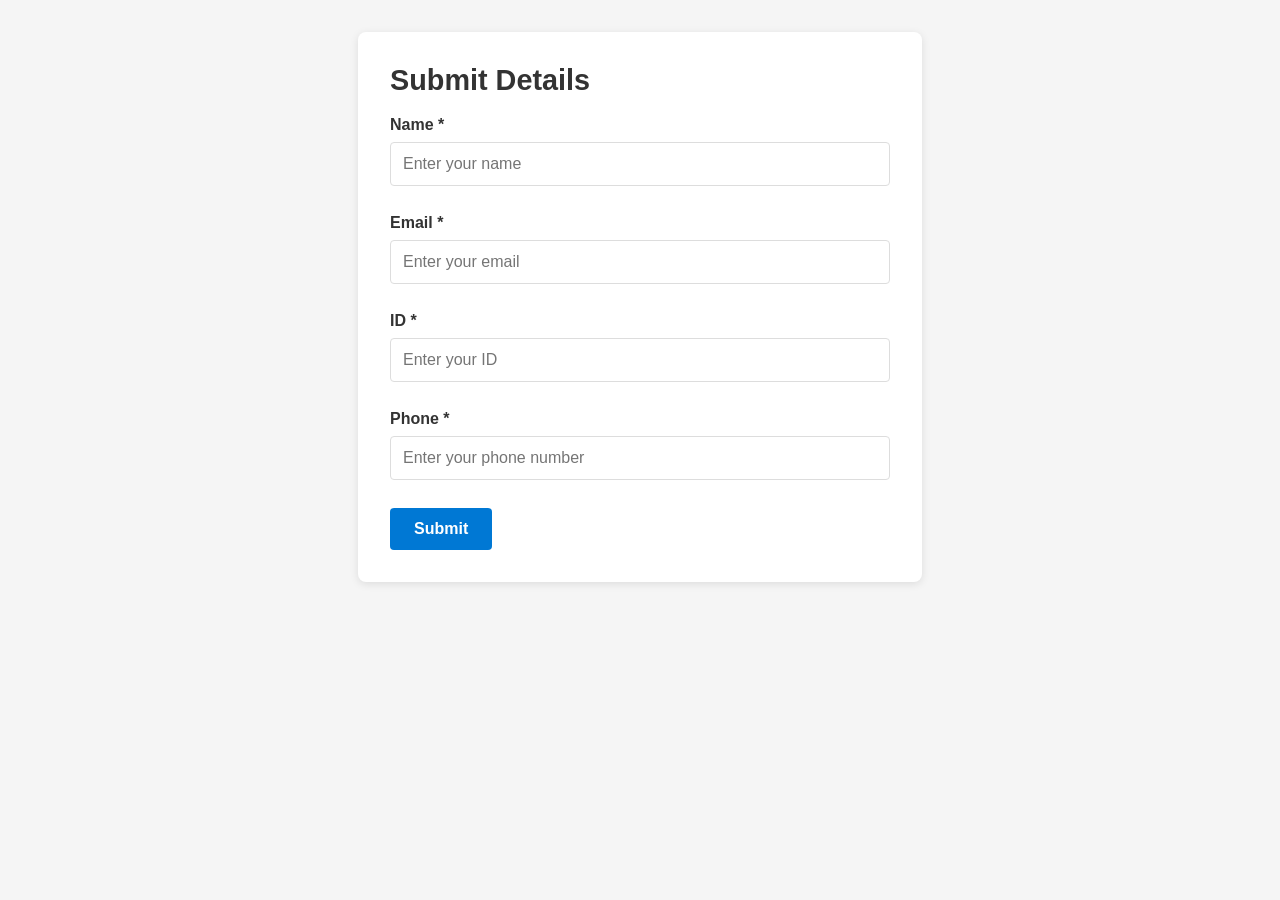
==== frontend/index.html @ 08efc252 "Implement serverless architecture: static frontend + Azure Functions API" ====
<!doctype html>
<html lang="en">
  <head>
    <meta charset="utf-8" />
    <meta name="viewport" content="width=device-width, initial-scale=1" />
    <title>Contact Form</title>
    <link rel="stylesheet" href="styles.css" />
  </head>
  <body>
    <div class="container">
      <h1>Submit Details</h1>

      <div id="successMessage" class="success hidden">
        Submission saved successfully.
      </div>

      <div id="errorMessage" class="error hidden"></div>

      <form id="contactForm">
        <div class="form-group">
          <label for="name">Name *</label>
          <input
            type="text"
            id="name"
            name="name"
            required
            placeholder="Enter your name"
          />
          <span id="nameError" class="field-error"></span>
        </div>

        <div class="form-group">
          <label for="email">Email *</label>
          <input
            type="email"
            id="email"
            name="email"
            required
            placeholder="Enter your email"
          />
          <span id="emailError" class="field-error"></span>
        </div>

        <div class="form-group">
          <label for="id">ID *</label>
          <input
            type="text"
            id="id"
            name="id"
            required
            placeholder="Enter your ID"
          />
          <span id="idError" class="field-error"></span>
        </div>

        <div class="form-group">
          <label for="phone">Phone *</label>
          <input
            type="tel"
            id="phone"
            name="phone"
            required
            placeholder="Enter your phone number"
          />
          <span id="phoneError" class="field-error"></span>
        </div>

        <button type="submit" class="submit-button">Submit</button>
      </form>
    </div>

    <script src="script.js"></script>
  </body>
</html>
---- frontend/styles.css ----
body {
  font-family: -apple-system, BlinkMacSystemFont, "Segoe UI", Roboto,
    "Helvetica Neue", Arial, sans-serif;
  margin: 0;
  padding: 0;
  background-color: #f5f5f5;
}

.container {
  max-width: 500px;
  margin: 2rem auto;
  padding: 2rem;
  background-color: white;
  border-radius: 8px;
  box-shadow: 0 2px 8px rgba(0, 0, 0, 0.1);
}

h1 {
  font-size: 1.8rem;
  margin-top: 0;
  color: #333;
}

.form-group {
  margin-bottom: 1.5rem;
  display: flex;
  flex-direction: column;
}

label {
  font-weight: 600;
  margin-bottom: 0.5rem;
  color: #333;
}

input {
  padding: 0.75rem;
  border: 1px solid #ddd;
  border-radius: 4px;
  font-size: 1rem;
  font-family: inherit;
}

input:focus {
  outline: none;
  border-color: #0078d4;
  box-shadow: 0 0 0 3px rgba(0, 120, 212, 0.1);
}

.field-error {
  color: #d13438;
  font-size: 0.875rem;
  margin-top: 0.25rem;
}

.submit-button {
  background-color: #0078d4;
  color: white;
  border: none;
  padding: 0.75rem 1.5rem;
  border-radius: 4px;
  font-size: 1rem;
  font-weight: 600;
  cursor: pointer;
  transition: background-color 0.2s;
}

.submit-button:hover {
  background-color: #106ebe;
}

.submit-button:active {
  background-color: #0063b1;
}

.success {
  background-color: #107c10;
  color: white;
  padding: 1rem;
  border-radius: 4px;
  margin-bottom: 1rem;
}

.error {
  background-color: #d13438;
  color: white;
  padding: 1rem;
  border-radius: 4px;
  margin-bottom: 1rem;
}

.hidden {
  display: none;
}
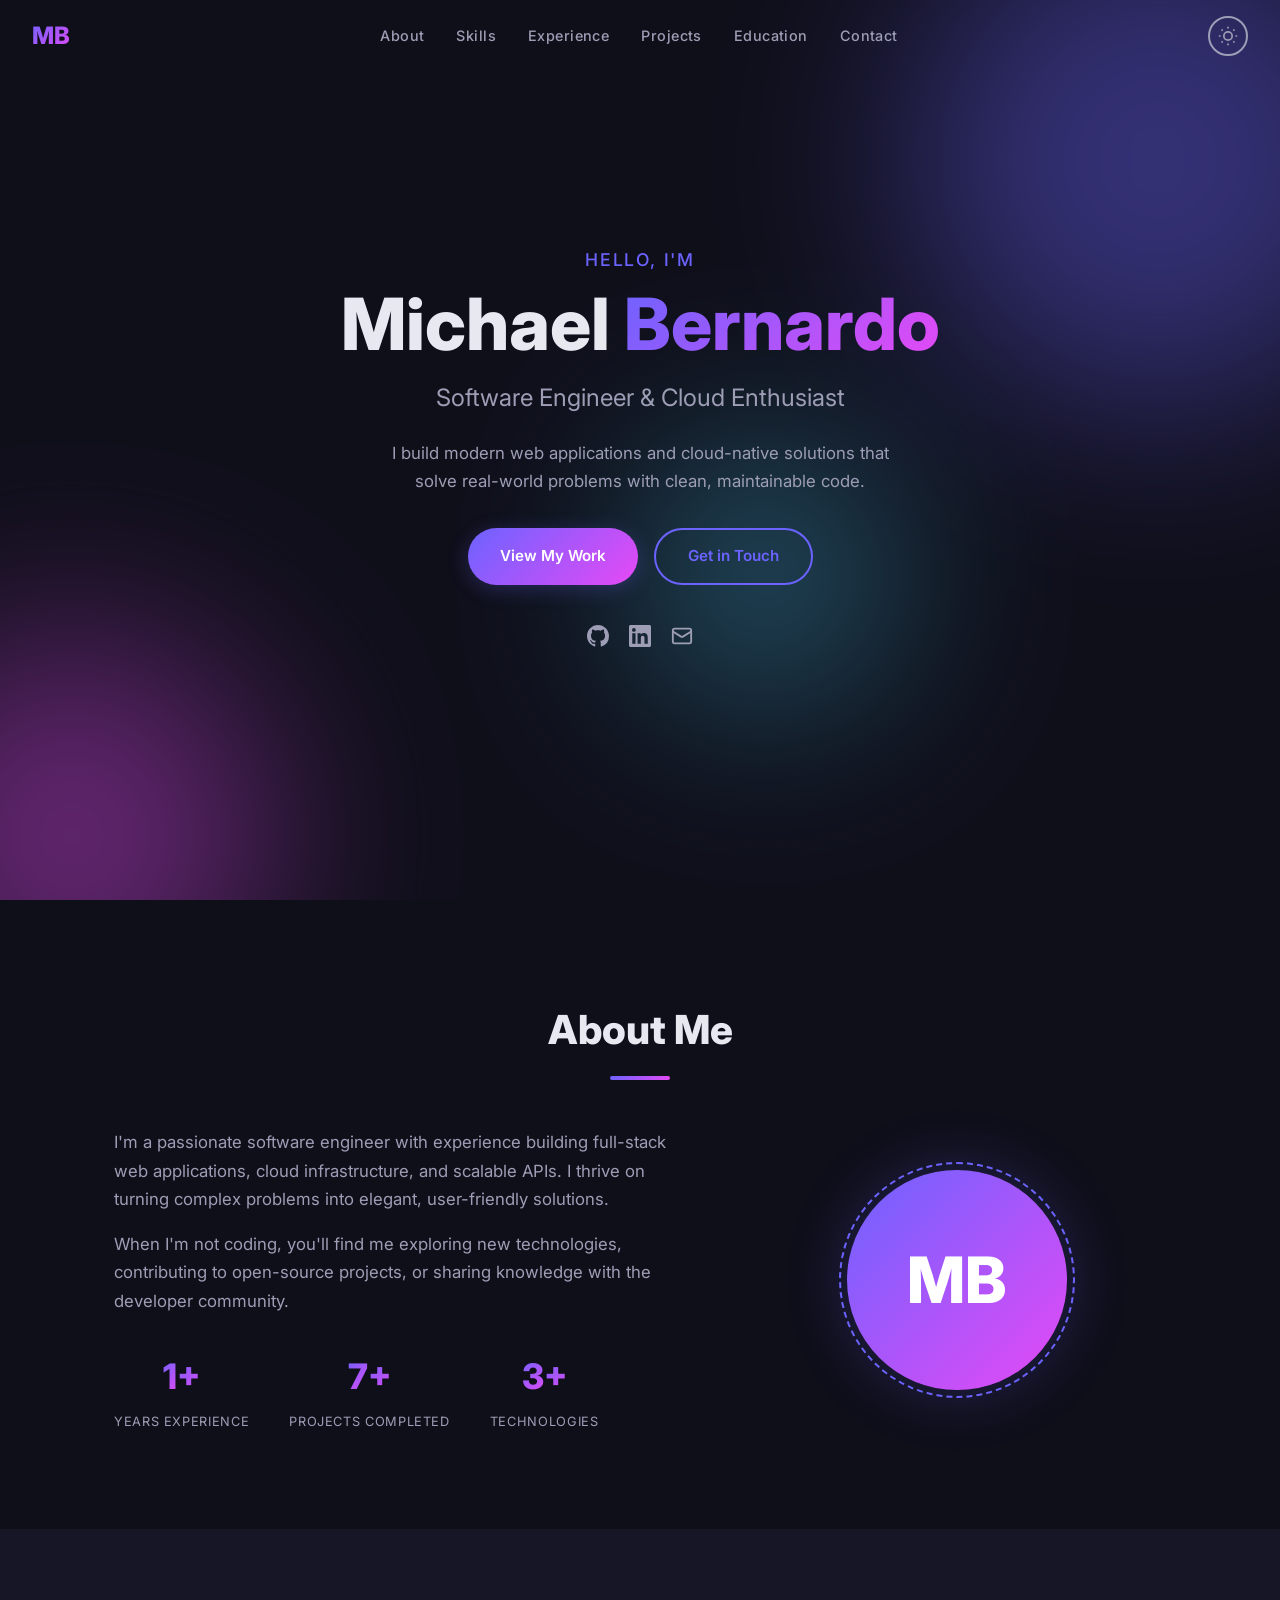
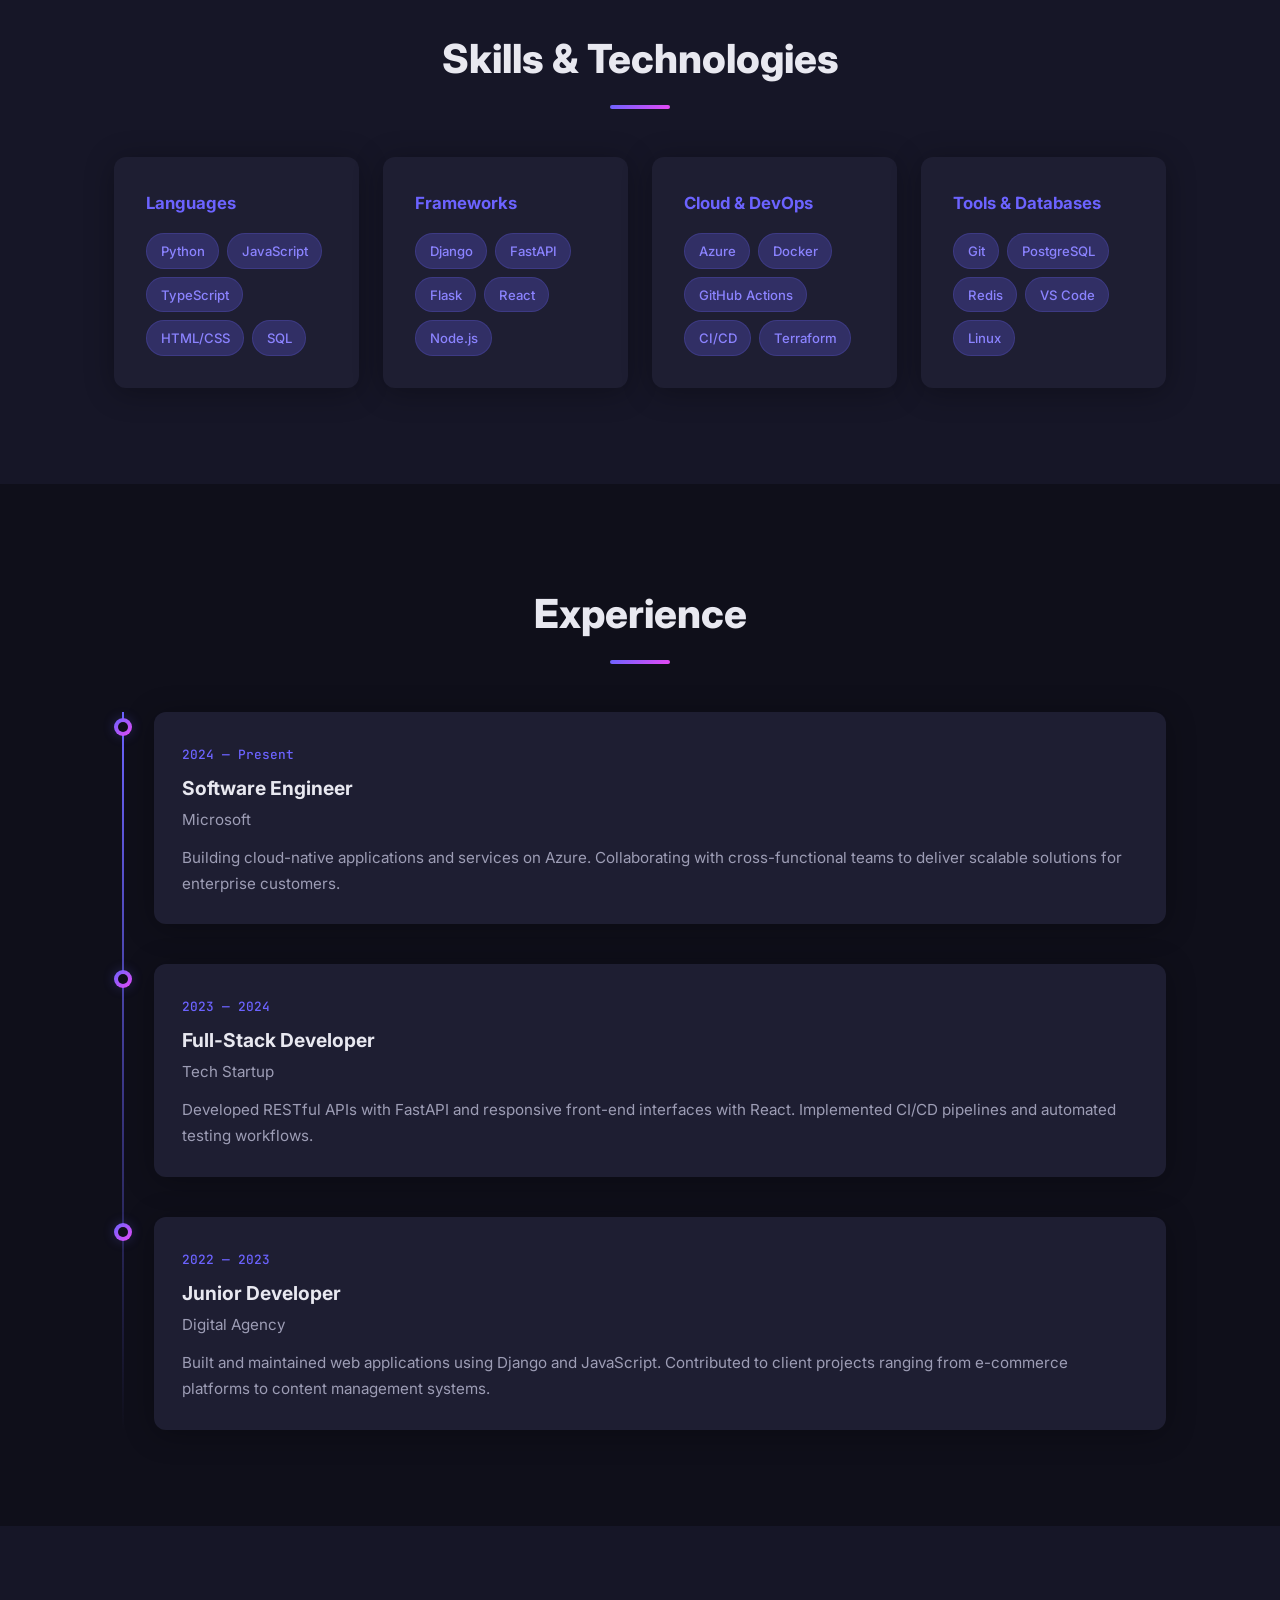
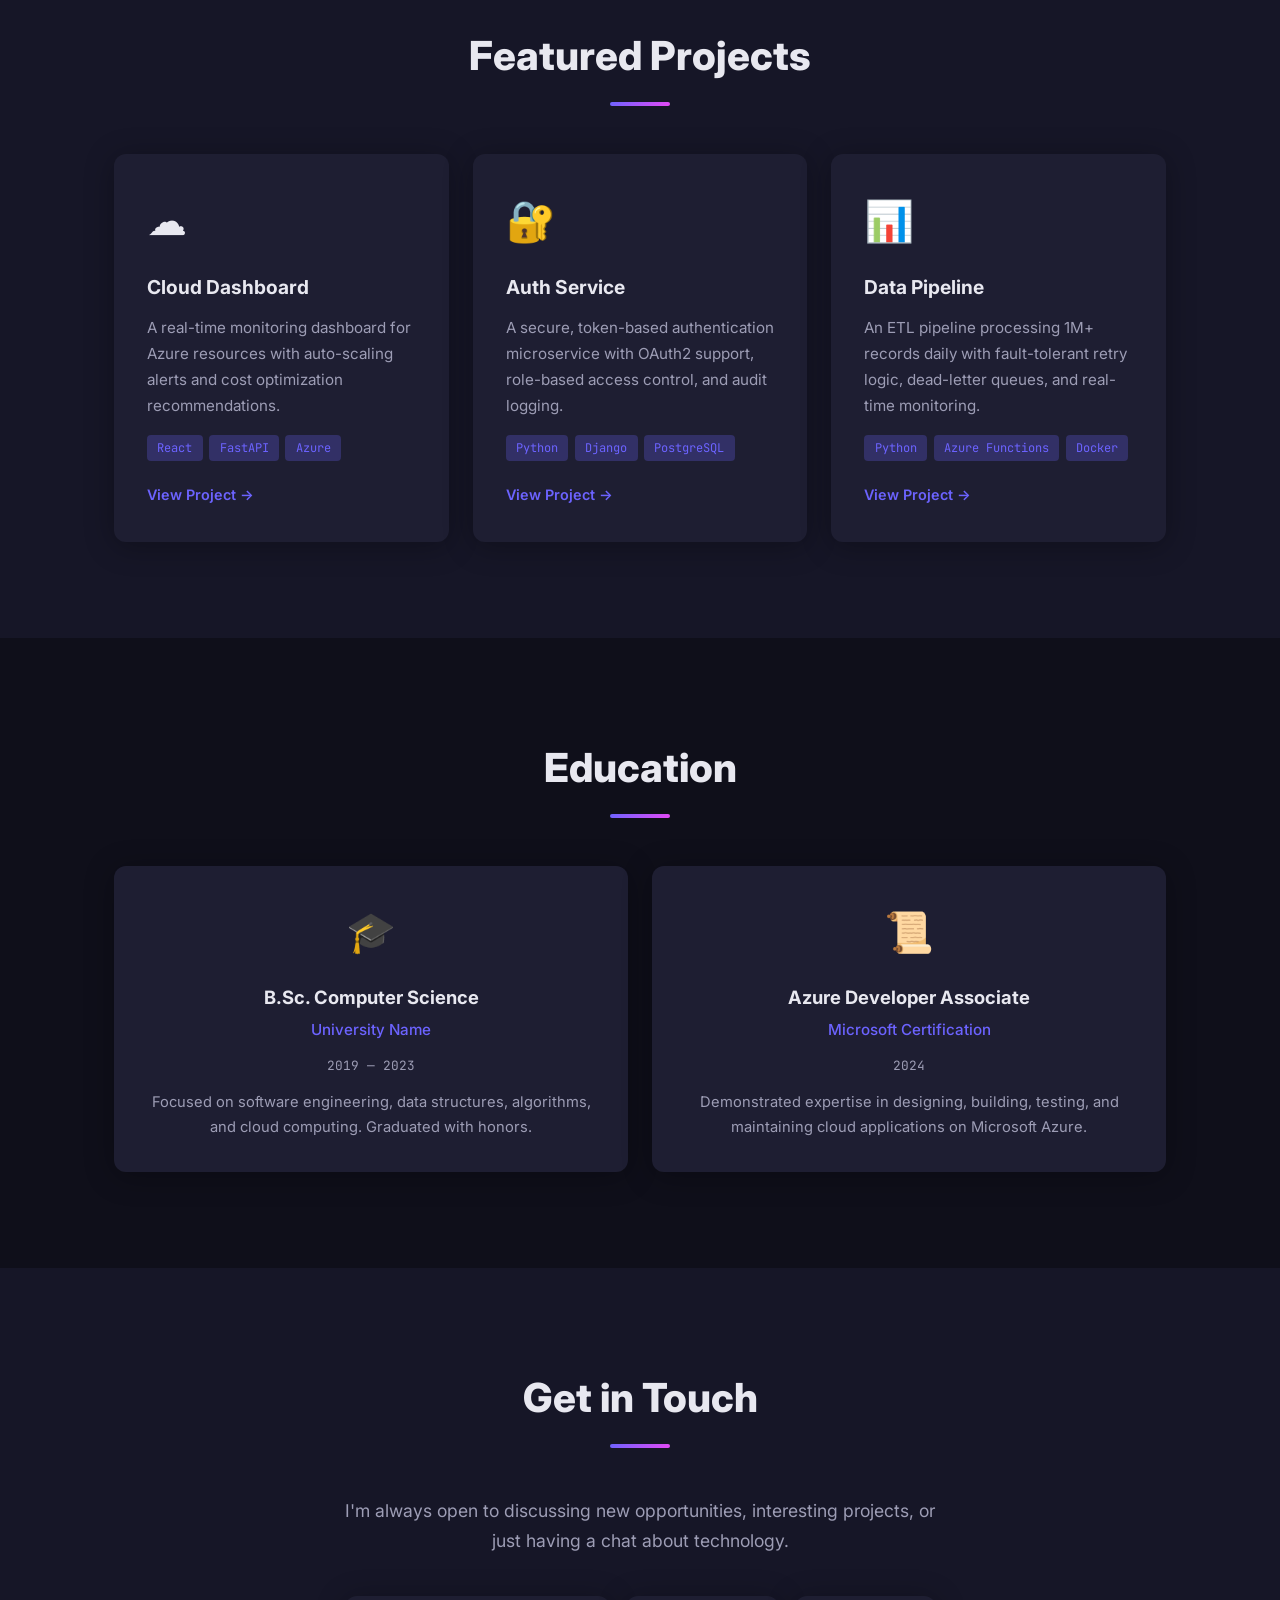
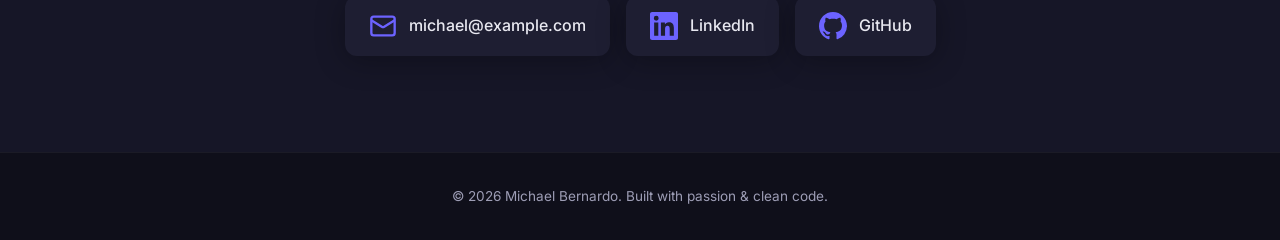
==== commit 8613c60f: "Rewrite project as static portfolio/CV site - Replace contact form with portfolio page (hero, about," ====
--- a/frontend/index.html
+++ b/frontend/index.html
@@ -3,71 +3,322 @@
   <head>
     <meta charset="utf-8" />
     <meta name="viewport" content="width=device-width, initial-scale=1" />
-    <title>Contact Form</title>
+    <title>Michael Bernardo &mdash; Portfolio</title>
     <link rel="stylesheet" href="styles.css" />
+    <link rel="preconnect" href="https://fonts.googleapis.com" />
+    <link rel="preconnect" href="https://fonts.gstatic.com" crossorigin />
+    <link
+      href="https://fonts.googleapis.com/css2?family=Inter:wght@300;400;500;600;700;800&family=JetBrains+Mono:wght@400;500&display=swap"
+      rel="stylesheet"
+    />
   </head>
   <body>
-    <div class="container">
-      <h1>Submit Details</h1>
-
-      <div id="successMessage" class="success hidden">
-        Submission saved successfully.
-      </div>
-
-      <div id="errorMessage" class="error hidden"></div>
-
-      <form id="contactForm">
-        <div class="form-group">
-          <label for="name">Name *</label>
-          <input
-            type="text"
-            id="name"
-            name="name"
-            required
-            placeholder="Enter your name"
-          />
-          <span id="nameError" class="field-error"></span>
-        </div>
-
-        <div class="form-group">
-          <label for="email">Email *</label>
-          <input
-            type="email"
-            id="email"
-            name="email"
-            required
-            placeholder="Enter your email"
-          />
-          <span id="emailError" class="field-error"></span>
-        </div>
-
-        <div class="form-group">
-          <label for="id">ID *</label>
-          <input
-            type="text"
-            id="id"
-            name="id"
-            required
-            placeholder="Enter your ID"
-          />
-          <span id="idError" class="field-error"></span>
-        </div>
-
-        <div class="form-group">
-          <label for="phone">Phone *</label>
-          <input
-            type="tel"
-            id="phone"
-            name="phone"
-            required
-            placeholder="Enter your phone number"
-          />
-          <span id="phoneError" class="field-error"></span>
-        </div>
-
-        <button type="submit" class="submit-button">Submit</button>
-      </form>
-    </div>
+    <!-- ====== NAV ====== -->
+    <nav class="navbar" id="navbar">
+      <a href="#hero" class="nav-logo">MB</a>
+      <button class="nav-toggle" id="navToggle" aria-label="Toggle menu">
+        <span></span><span></span><span></span>
+      </button>
+      <ul class="nav-links" id="navLinks">
+        <li><a href="#about">About</a></li>
+        <li><a href="#skills">Skills</a></li>
+        <li><a href="#experience">Experience</a></li>
+        <li><a href="#projects">Projects</a></li>
+        <li><a href="#education">Education</a></li>
+        <li><a href="#contact">Contact</a></li>
+      </ul>
+      <button class="theme-toggle" id="themeToggle" aria-label="Toggle theme">
+        <svg class="icon-sun" width="20" height="20" viewBox="0 0 24 24" fill="none" stroke="currentColor" stroke-width="2"><circle cx="12" cy="12" r="5"/><path d="M12 1v2M12 21v2M4.22 4.22l1.42 1.42M18.36 18.36l1.42 1.42M1 12h2M21 12h2M4.22 19.78l1.42-1.42M18.36 5.64l1.42-1.42"/></svg>
+        <svg class="icon-moon" width="20" height="20" viewBox="0 0 24 24" fill="none" stroke="currentColor" stroke-width="2"><path d="M21 12.79A9 9 0 1 1 11.21 3 7 7 0 0 0 21 12.79z"/></svg>
+      </button>
+    </nav>
+
+    <!-- ====== HERO ====== -->
+    <section class="hero" id="hero">
+      <div class="hero-bg-shapes">
+        <div class="shape shape-1"></div>
+        <div class="shape shape-2"></div>
+        <div class="shape shape-3"></div>
+      </div>
+      <div class="hero-content reveal">
+        <p class="hero-greeting">Hello, I'm</p>
+        <h1 class="hero-name">Michael <span class="accent">Bernardo</span></h1>
+        <p class="hero-tagline">Software Engineer &amp; Cloud Enthusiast</p>
+        <p class="hero-description">
+          I build modern web applications and cloud-native solutions that solve
+          real-world problems with clean, maintainable code.
+        </p>
+        <div class="hero-cta">
+          <a href="#projects" class="btn btn-primary">View My Work</a>
+          <a href="#contact" class="btn btn-outline">Get in Touch</a>
+        </div>
+        <div class="hero-socials">
+          <a href="https://github.com/" target="_blank" rel="noopener noreferrer" aria-label="GitHub">
+            <svg width="22" height="22" viewBox="0 0 24 24" fill="currentColor"><path d="M12 0C5.37 0 0 5.37 0 12c0 5.31 3.435 9.795 8.205 11.385.6.105.825-.255.825-.57 0-.285-.015-1.23-.015-2.235-3.015.555-3.795-.735-4.035-1.41-.135-.345-.72-1.41-1.23-1.695-.42-.225-1.02-.78-.015-.795.945-.015 1.62.87 1.845 1.23 1.08 1.815 2.805 1.305 3.495.99.105-.78.42-1.305.765-1.605-2.67-.3-5.46-1.335-5.46-5.925 0-1.305.465-2.385 1.23-3.225-.12-.3-.54-1.53.12-3.18 0 0 1.005-.315 3.3 1.23.96-.27 1.98-.405 3-.405s2.04.135 3 .405c2.295-1.56 3.3-1.23 3.3-1.23.66 1.65.24 2.88.12 3.18.765.84 1.23 1.905 1.23 3.225 0 4.605-2.805 5.625-5.475 5.925.435.375.81 1.095.81 2.22 0 1.605-.015 2.895-.015 3.3 0 .315.225.69.825.57A12.02 12.02 0 0 0 24 12c0-6.63-5.37-12-12-12z"/></svg>
+          </a>
+          <a href="https://linkedin.com/" target="_blank" rel="noopener noreferrer" aria-label="LinkedIn">
+            <svg width="22" height="22" viewBox="0 0 24 24" fill="currentColor"><path d="M20.447 20.452h-3.554v-5.569c0-1.328-.027-3.037-1.852-3.037-1.853 0-2.136 1.445-2.136 2.939v5.667H9.351V9h3.414v1.561h.046c.477-.9 1.637-1.85 3.37-1.85 3.601 0 4.267 2.37 4.267 5.455v6.286zM5.337 7.433a2.062 2.062 0 0 1-2.063-2.065 2.064 2.064 0 1 1 2.063 2.065zm1.782 13.019H3.555V9h3.564v11.452zM22.225 0H1.771C.792 0 0 .774 0 1.729v20.542C0 23.227.792 24 1.771 24h20.451C23.2 24 24 23.227 24 22.271V1.729C24 .774 23.2 0 22.222 0h.003z"/></svg>
+          </a>
+          <a href="mailto:michael@example.com" aria-label="Email">
+            <svg width="22" height="22" viewBox="0 0 24 24" fill="none" stroke="currentColor" stroke-width="2"><rect x="2" y="4" width="20" height="16" rx="2"/><path d="m22 7-8.97 5.7a1.94 1.94 0 0 1-2.06 0L2 7"/></svg>
+          </a>
+        </div>
+      </div>
+    </section>
+
+    <!-- ====== ABOUT ====== -->
+    <section class="section" id="about">
+      <div class="container">
+        <h2 class="section-title reveal">About Me</h2>
+        <div class="about-grid reveal">
+          <div class="about-text">
+            <p>
+              I'm a passionate software engineer with experience building
+              full-stack web applications, cloud infrastructure, and scalable
+              APIs. I thrive on turning complex problems into elegant,
+              user-friendly solutions.
+            </p>
+            <p>
+              When I'm not coding, you'll find me exploring new technologies,
+              contributing to open-source projects, or sharing knowledge with
+              the developer community.
+            </p>
+            <div class="about-stats">
+              <div class="stat">
+                <span class="stat-number" data-target="3">0</span><span class="stat-suffix">+</span>
+                <span class="stat-label">Years Experience</span>
+              </div>
+              <div class="stat">
+                <span class="stat-number" data-target="20">0</span><span class="stat-suffix">+</span>
+                <span class="stat-label">Projects Completed</span>
+              </div>
+              <div class="stat">
+                <span class="stat-number" data-target="10">0</span><span class="stat-suffix">+</span>
+                <span class="stat-label">Technologies</span>
+              </div>
+            </div>
+          </div>
+          <div class="about-image">
+            <div class="avatar-placeholder">
+              <span>MB</span>
+            </div>
+          </div>
+        </div>
+      </div>
+    </section>
+
+    <!-- ====== SKILLS ====== -->
+    <section class="section section-alt" id="skills">
+      <div class="container">
+        <h2 class="section-title reveal">Skills &amp; Technologies</h2>
+        <div class="skills-grid reveal">
+          <div class="skill-category">
+            <h3>Languages</h3>
+            <div class="skill-tags">
+              <span class="tag">Python</span>
+              <span class="tag">JavaScript</span>
+              <span class="tag">TypeScript</span>
+              <span class="tag">HTML/CSS</span>
+              <span class="tag">SQL</span>
+            </div>
+          </div>
+          <div class="skill-category">
+            <h3>Frameworks</h3>
+            <div class="skill-tags">
+              <span class="tag">Django</span>
+              <span class="tag">FastAPI</span>
+              <span class="tag">Flask</span>
+              <span class="tag">React</span>
+              <span class="tag">Node.js</span>
+            </div>
+          </div>
+          <div class="skill-category">
+            <h3>Cloud &amp; DevOps</h3>
+            <div class="skill-tags">
+              <span class="tag">Azure</span>
+              <span class="tag">Docker</span>
+              <span class="tag">GitHub Actions</span>
+              <span class="tag">CI/CD</span>
+              <span class="tag">Terraform</span>
+            </div>
+          </div>
+          <div class="skill-category">
+            <h3>Tools &amp; Databases</h3>
+            <div class="skill-tags">
+              <span class="tag">Git</span>
+              <span class="tag">PostgreSQL</span>
+              <span class="tag">Redis</span>
+              <span class="tag">VS Code</span>
+              <span class="tag">Linux</span>
+            </div>
+          </div>
+        </div>
+      </div>
+    </section>
+
+    <!-- ====== EXPERIENCE ====== -->
+    <section class="section" id="experience">
+      <div class="container">
+        <h2 class="section-title reveal">Experience</h2>
+        <div class="timeline reveal">
+          <div class="timeline-item">
+            <div class="timeline-dot"></div>
+            <div class="timeline-content">
+              <span class="timeline-date">2024 &mdash; Present</span>
+              <h3>Software Engineer</h3>
+              <h4>Microsoft</h4>
+              <p>
+                Building cloud-native applications and services on Azure.
+                Collaborating with cross-functional teams to deliver scalable
+                solutions for enterprise customers.
+              </p>
+            </div>
+          </div>
+          <div class="timeline-item">
+            <div class="timeline-dot"></div>
+            <div class="timeline-content">
+              <span class="timeline-date">2023 &mdash; 2024</span>
+              <h3>Full-Stack Developer</h3>
+              <h4>Tech Startup</h4>
+              <p>
+                Developed RESTful APIs with FastAPI and responsive front-end
+                interfaces with React. Implemented CI/CD pipelines and automated
+                testing workflows.
+              </p>
+            </div>
+          </div>
+          <div class="timeline-item">
+            <div class="timeline-dot"></div>
+            <div class="timeline-content">
+              <span class="timeline-date">2022 &mdash; 2023</span>
+              <h3>Junior Developer</h3>
+              <h4>Digital Agency</h4>
+              <p>
+                Built and maintained web applications using Django and
+                JavaScript. Contributed to client projects ranging from
+                e-commerce platforms to content management systems.
+              </p>
+            </div>
+          </div>
+        </div>
+      </div>
+    </section>
+
+    <!-- ====== PROJECTS ====== -->
+    <section class="section section-alt" id="projects">
+      <div class="container">
+        <h2 class="section-title reveal">Featured Projects</h2>
+        <div class="projects-grid reveal">
+          <article class="project-card">
+            <div class="project-icon">&#9729;</div>
+            <h3>Cloud Dashboard</h3>
+            <p>
+              A real-time monitoring dashboard for Azure resources with
+              auto-scaling alerts and cost optimization recommendations.
+            </p>
+            <div class="project-tags">
+              <span>React</span><span>FastAPI</span><span>Azure</span>
+            </div>
+            <div class="project-links">
+              <a href="#">View Project &rarr;</a>
+            </div>
+          </article>
+          <article class="project-card">
+            <div class="project-icon">&#128272;</div>
+            <h3>Auth Service</h3>
+            <p>
+              A secure, token-based authentication microservice with OAuth2
+              support, role-based access control, and audit logging.
+            </p>
+            <div class="project-tags">
+              <span>Python</span><span>Django</span><span>PostgreSQL</span>
+            </div>
+            <div class="project-links">
+              <a href="#">View Project &rarr;</a>
+            </div>
+          </article>
+          <article class="project-card">
+            <div class="project-icon">&#128202;</div>
+            <h3>Data Pipeline</h3>
+            <p>
+              An ETL pipeline processing 1M+ records daily with fault-tolerant
+              retry logic, dead-letter queues, and real-time monitoring.
+            </p>
+            <div class="project-tags">
+              <span>Python</span><span>Azure Functions</span><span>Docker</span>
+            </div>
+            <div class="project-links">
+              <a href="#">View Project &rarr;</a>
+            </div>
+          </article>
+        </div>
+      </div>
+    </section>
+
+    <!-- ====== EDUCATION ====== -->
+    <section class="section" id="education">
+      <div class="container">
+        <h2 class="section-title reveal">Education</h2>
+        <div class="education-grid reveal">
+          <div class="edu-card">
+            <div class="edu-icon">&#127891;</div>
+            <h3>B.Sc. Computer Science</h3>
+            <h4>University Name</h4>
+            <span class="edu-date">2019 &mdash; 2023</span>
+            <p>
+              Focused on software engineering, data structures, algorithms,
+              and cloud computing. Graduated with honors.
+            </p>
+          </div>
+          <div class="edu-card">
+            <div class="edu-icon">&#128220;</div>
+            <h3>Azure Developer Associate</h3>
+            <h4>Microsoft Certification</h4>
+            <span class="edu-date">2024</span>
+            <p>
+              Demonstrated expertise in designing, building, testing, and
+              maintaining cloud applications on Microsoft Azure.
+            </p>
+          </div>
+        </div>
+      </div>
+    </section>
+
+    <!-- ====== CONTACT ====== -->
+    <section class="section section-alt" id="contact">
+      <div class="container">
+        <h2 class="section-title reveal">Get in Touch</h2>
+        <div class="contact-wrapper reveal">
+          <p class="contact-intro">
+            I'm always open to discussing new opportunities, interesting
+            projects, or just having a chat about technology.
+          </p>
+          <div class="contact-cards">
+            <a href="mailto:michael@example.com" class="contact-card">
+              <svg width="28" height="28" viewBox="0 0 24 24" fill="none" stroke="currentColor" stroke-width="2"><rect x="2" y="4" width="20" height="16" rx="2"/><path d="m22 7-8.97 5.7a1.94 1.94 0 0 1-2.06 0L2 7"/></svg>
+              <span>michael@example.com</span>
+            </a>
+            <a href="https://linkedin.com/" target="_blank" rel="noopener noreferrer" class="contact-card">
+              <svg width="28" height="28" viewBox="0 0 24 24" fill="currentColor"><path d="M20.447 20.452h-3.554v-5.569c0-1.328-.027-3.037-1.852-3.037-1.853 0-2.136 1.445-2.136 2.939v5.667H9.351V9h3.414v1.561h.046c.477-.9 1.637-1.85 3.37-1.85 3.601 0 4.267 2.37 4.267 5.455v6.286zM5.337 7.433a2.062 2.062 0 0 1-2.063-2.065 2.064 2.064 0 1 1 2.063 2.065zm1.782 13.019H3.555V9h3.564v11.452zM22.225 0H1.771C.792 0 0 .774 0 1.729v20.542C0 23.227.792 24 1.771 24h20.451C23.2 24 24 23.227 24 22.271V1.729C24 .774 23.2 0 22.222 0h.003z"/></svg>
+              <span>LinkedIn</span>
+            </a>
+            <a href="https://github.com/" target="_blank" rel="noopener noreferrer" class="contact-card">
+              <svg width="28" height="28" viewBox="0 0 24 24" fill="currentColor"><path d="M12 0C5.37 0 0 5.37 0 12c0 5.31 3.435 9.795 8.205 11.385.6.105.825-.255.825-.57 0-.285-.015-1.23-.015-2.235-3.015.555-3.795-.735-4.035-1.41-.135-.345-.72-1.41-1.23-1.695-.42-.225-1.02-.78-.015-.795.945-.015 1.62.87 1.845 1.23 1.08 1.815 2.805 1.305 3.495.99.105-.78.42-1.305.765-1.605-2.67-.3-5.46-1.335-5.46-5.925 0-1.305.465-2.385 1.23-3.225-.12-.3-.54-1.53.12-3.18 0 0 1.005-.315 3.3 1.23.96-.27 1.98-.405 3-.405s2.04.135 3 .405c2.295-1.56 3.3-1.23 3.3-1.23.66 1.65.24 2.88.12 3.18.765.84 1.23 1.905 1.23 3.225 0 4.605-2.805 5.625-5.475 5.925.435.375.81 1.095.81 2.22 0 1.605-.015 2.895-.015 3.3 0 .315.225.69.825.57A12.02 12.02 0 0 0 24 12c0-6.63-5.37-12-12-12z"/></svg>
+              <span>GitHub</span>
+            </a>
+          </div>
+        </div>
+      </div>
+    </section>
+
+    <!-- ====== FOOTER ====== -->
+    <footer class="footer">
+      <p>&copy; 2026 Michael Bernardo. Built with passion &amp; clean code.</p>
+    </footer>
+
+    <button class="scroll-top" id="scrollTop" aria-label="Scroll to top">
+      <svg width="20" height="20" viewBox="0 0 24 24" fill="none" stroke="currentColor" stroke-width="2.5"><path d="M18 15l-6-6-6 6"/></svg>
+    </button>
 
     <script src="script.js"></script>
   </body>
--- a/frontend/styles.css
+++ b/frontend/styles.css
@@ -1,94 +1,877 @@
-body {
-  font-family: -apple-system, BlinkMacSystemFont, "Segoe UI", Roboto,
-    "Helvetica Neue", Arial, sans-serif;
+/* ===== CSS CUSTOM PROPERTIES ===== */
+:root {
+  --bg: #0f0f1a;
+  --bg-alt: #161627;
+  --surface: #1e1e32;
+  --text: #e8e8f0;
+  --text-muted: #9d9db5;
+  --accent: #6c63ff;
+  --accent-light: #8b83ff;
+  --accent-glow: rgba(108, 99, 255, 0.25);
+  --gradient: linear-gradient(135deg, #6c63ff 0%, #e649f5 100%);
+  --card-shadow: 0 4px 30px rgba(0, 0, 0, 0.3);
+  --radius: 12px;
+  --nav-height: 72px;
+  --font: "Inter", -apple-system, BlinkMacSystemFont, "Segoe UI", sans-serif;
+  --mono: "JetBrains Mono", monospace;
+}
+
+[data-theme="light"] {
+  --bg: #f5f5fa;
+  --bg-alt: #eeeef5;
+  --surface: #ffffff;
+  --text: #1a1a2e;
+  --text-muted: #6b6b8d;
+  --card-shadow: 0 4px 30px rgba(0, 0, 0, 0.08);
+}
+
+/* ===== RESET & BASE ===== */
+*,
+*::before,
+*::after {
   margin: 0;
   padding: 0;
-  background-color: #f5f5f5;
-}
-
+  box-sizing: border-box;
+}
+
+html {
+  scroll-behavior: smooth;
+  scroll-padding-top: var(--nav-height);
+}
+
+body {
+  font-family: var(--font);
+  background: var(--bg);
+  color: var(--text);
+  line-height: 1.7;
+  overflow-x: hidden;
+  transition: background 0.4s, color 0.4s;
+}
+
+a {
+  color: var(--accent);
+  text-decoration: none;
+  transition: color 0.3s;
+}
+
+a:hover {
+  color: var(--accent-light);
+}
+
+img {
+  max-width: 100%;
+  display: block;
+}
+
+/* ===== REUSABLE ===== */
 .container {
-  max-width: 500px;
-  margin: 2rem auto;
+  max-width: 1100px;
+  margin: 0 auto;
+  padding: 0 1.5rem;
+}
+
+.section {
+  padding: 6rem 0;
+}
+
+.section-alt {
+  background: var(--bg-alt);
+}
+
+.section-title {
+  font-size: clamp(1.8rem, 4vw, 2.5rem);
+  font-weight: 800;
+  text-align: center;
+  margin-bottom: 3rem;
+  position: relative;
+}
+
+.section-title::after {
+  content: "";
+  display: block;
+  width: 60px;
+  height: 4px;
+  background: var(--gradient);
+  border-radius: 2px;
+  margin: 0.75rem auto 0;
+}
+
+.accent {
+  background: var(--gradient);
+  -webkit-background-clip: text;
+  -webkit-text-fill-color: transparent;
+  background-clip: text;
+}
+
+/* ===== REVEAL ANIMATION ===== */
+.reveal {
+  opacity: 0;
+  transform: translateY(40px);
+  transition: opacity 0.8s cubic-bezier(0.16, 1, 0.3, 1),
+    transform 0.8s cubic-bezier(0.16, 1, 0.3, 1);
+}
+
+.reveal.active {
+  opacity: 1;
+  transform: translateY(0);
+}
+
+/* ===== NAVBAR ===== */
+.navbar {
+  position: fixed;
+  top: 0;
+  left: 0;
+  right: 0;
+  height: var(--nav-height);
+  display: flex;
+  align-items: center;
+  justify-content: space-between;
+  padding: 0 2rem;
+  z-index: 1000;
+  transition: background 0.3s, box-shadow 0.3s;
+}
+
+.navbar.scrolled {
+  background: var(--surface);
+  box-shadow: 0 2px 20px rgba(0, 0, 0, 0.15);
+  backdrop-filter: blur(12px);
+}
+
+.nav-logo {
+  font-size: 1.5rem;
+  font-weight: 800;
+  background: var(--gradient);
+  -webkit-background-clip: text;
+  -webkit-text-fill-color: transparent;
+  background-clip: text;
+}
+
+.nav-links {
+  display: flex;
+  list-style: none;
+  gap: 2rem;
+}
+
+.nav-links a {
+  color: var(--text-muted);
+  font-weight: 500;
+  font-size: 0.9rem;
+  letter-spacing: 0.03em;
+  position: relative;
+  padding-bottom: 4px;
+}
+
+.nav-links a::after {
+  content: "";
+  position: absolute;
+  bottom: 0;
+  left: 0;
+  width: 0;
+  height: 2px;
+  background: var(--gradient);
+  border-radius: 1px;
+  transition: width 0.3s;
+}
+
+.nav-links a:hover,
+.nav-links a.active {
+  color: var(--text);
+}
+
+.nav-links a:hover::after,
+.nav-links a.active::after {
+  width: 100%;
+}
+
+.nav-toggle {
+  display: none;
+  flex-direction: column;
+  gap: 5px;
+  background: none;
+  border: none;
+  cursor: pointer;
+  padding: 4px;
+}
+
+.nav-toggle span {
+  display: block;
+  width: 24px;
+  height: 2px;
+  background: var(--text);
+  border-radius: 2px;
+  transition: transform 0.3s, opacity 0.3s;
+}
+
+.theme-toggle {
+  background: none;
+  border: 2px solid var(--text-muted);
+  border-radius: 50%;
+  width: 40px;
+  height: 40px;
+  display: flex;
+  align-items: center;
+  justify-content: center;
+  cursor: pointer;
+  color: var(--text-muted);
+  transition: border-color 0.3s, color 0.3s;
+}
+
+.theme-toggle:hover {
+  border-color: var(--accent);
+  color: var(--accent);
+}
+
+[data-theme="light"] .icon-sun {
+  display: none;
+}
+
+[data-theme="dark"] .icon-moon,
+:root:not([data-theme]) .icon-moon {
+  display: none;
+}
+
+/* ===== HERO ===== */
+.hero {
+  min-height: 100vh;
+  display: flex;
+  align-items: center;
+  justify-content: center;
+  text-align: center;
+  position: relative;
+  overflow: hidden;
+  padding: 0 1.5rem;
+}
+
+.hero-bg-shapes {
+  position: absolute;
+  inset: 0;
+  overflow: hidden;
+  z-index: 0;
+}
+
+.shape {
+  position: absolute;
+  border-radius: 50%;
+  filter: blur(100px);
+  opacity: 0.4;
+}
+
+.shape-1 {
+  width: 500px;
+  height: 500px;
+  background: #6c63ff;
+  top: -10%;
+  right: -10%;
+  animation: float 8s ease-in-out infinite;
+}
+
+.shape-2 {
+  width: 400px;
+  height: 400px;
+  background: #e649f5;
+  bottom: -15%;
+  left: -10%;
+  animation: float 10s ease-in-out infinite reverse;
+}
+
+.shape-3 {
+  width: 250px;
+  height: 250px;
+  background: #49d0f5;
+  top: 50%;
+  left: 50%;
+  animation: float 12s ease-in-out infinite;
+}
+
+@keyframes float {
+  0%,
+  100% {
+    transform: translate(0, 0) scale(1);
+  }
+  33% {
+    transform: translate(30px, -30px) scale(1.05);
+  }
+  66% {
+    transform: translate(-20px, 20px) scale(0.95);
+  }
+}
+
+.hero-content {
+  position: relative;
+  z-index: 1;
+  max-width: 720px;
+}
+
+.hero-greeting {
+  font-size: 1.1rem;
+  font-weight: 500;
+  color: var(--accent);
+  letter-spacing: 0.1em;
+  text-transform: uppercase;
+  margin-bottom: 0.5rem;
+}
+
+.hero-name {
+  font-size: clamp(2.5rem, 7vw, 4.5rem);
+  font-weight: 800;
+  line-height: 1.15;
+  margin-bottom: 0.75rem;
+}
+
+.hero-tagline {
+  font-size: clamp(1.1rem, 2.5vw, 1.5rem);
+  color: var(--text-muted);
+  font-weight: 400;
+  margin-bottom: 1.25rem;
+}
+
+.hero-description {
+  color: var(--text-muted);
+  max-width: 520px;
+  margin: 0 auto 2rem;
+  font-size: 1.05rem;
+}
+
+.hero-cta {
+  display: flex;
+  gap: 1rem;
+  justify-content: center;
+  flex-wrap: wrap;
+  margin-bottom: 2.5rem;
+}
+
+.btn {
+  display: inline-flex;
+  align-items: center;
+  gap: 0.5rem;
+  padding: 0.85rem 2rem;
+  border-radius: 50px;
+  font-weight: 600;
+  font-size: 0.95rem;
+  transition: transform 0.3s, box-shadow 0.3s;
+}
+
+.btn:hover {
+  transform: translateY(-2px);
+}
+
+.btn-primary {
+  background: var(--gradient);
+  color: #fff;
+  box-shadow: 0 4px 20px var(--accent-glow);
+}
+
+.btn-primary:hover {
+  box-shadow: 0 8px 30px var(--accent-glow);
+  color: #fff;
+}
+
+.btn-outline {
+  border: 2px solid var(--accent);
+  color: var(--accent);
+  background: transparent;
+}
+
+.btn-outline:hover {
+  background: var(--accent);
+  color: #fff;
+}
+
+.hero-socials {
+  display: flex;
+  gap: 1.25rem;
+  justify-content: center;
+}
+
+.hero-socials a {
+  color: var(--text-muted);
+  transition: color 0.3s, transform 0.3s;
+}
+
+.hero-socials a:hover {
+  color: var(--accent);
+  transform: translateY(-3px);
+}
+
+/* ===== ABOUT ===== */
+.about-grid {
+  display: grid;
+  grid-template-columns: 1.4fr 1fr;
+  gap: 3rem;
+  align-items: center;
+}
+
+.about-text p {
+  color: var(--text-muted);
+  margin-bottom: 1rem;
+  font-size: 1.05rem;
+}
+
+.about-stats {
+  display: flex;
+  gap: 2.5rem;
+  margin-top: 2rem;
+}
+
+.stat {
+  text-align: center;
+}
+
+.stat-number {
+  font-size: 2.2rem;
+  font-weight: 800;
+  background: var(--gradient);
+  -webkit-background-clip: text;
+  -webkit-text-fill-color: transparent;
+  background-clip: text;
+}
+
+.stat-suffix {
+  font-size: 2.2rem;
+  font-weight: 800;
+  background: var(--gradient);
+  -webkit-background-clip: text;
+  -webkit-text-fill-color: transparent;
+  background-clip: text;
+}
+
+.stat-label {
+  display: block;
+  font-size: 0.8rem;
+  color: var(--text-muted);
+  margin-top: 0.25rem;
+  text-transform: uppercase;
+  letter-spacing: 0.05em;
+}
+
+.about-image {
+  display: flex;
+  justify-content: center;
+}
+
+.avatar-placeholder {
+  width: 220px;
+  height: 220px;
+  border-radius: 50%;
+  background: var(--gradient);
+  display: flex;
+  align-items: center;
+  justify-content: center;
+  font-size: 4rem;
+  font-weight: 800;
+  color: #fff;
+  box-shadow: 0 0 60px var(--accent-glow);
+  position: relative;
+}
+
+.avatar-placeholder::before {
+  content: "";
+  position: absolute;
+  inset: -8px;
+  border-radius: 50%;
+  border: 2px dashed var(--accent);
+  animation: spin 20s linear infinite;
+}
+
+@keyframes spin {
+  to {
+    transform: rotate(360deg);
+  }
+}
+
+/* ===== SKILLS ===== */
+.skills-grid {
+  display: grid;
+  grid-template-columns: repeat(auto-fit, minmax(240px, 1fr));
+  gap: 1.5rem;
+}
+
+.skill-category {
+  background: var(--surface);
+  border-radius: var(--radius);
   padding: 2rem;
-  background-color: white;
-  border-radius: 8px;
-  box-shadow: 0 2px 8px rgba(0, 0, 0, 0.1);
-}
-
-h1 {
-  font-size: 1.8rem;
-  margin-top: 0;
-  color: #333;
-}
-
-.form-group {
-  margin-bottom: 1.5rem;
-  display: flex;
-  flex-direction: column;
-}
-
-label {
+  box-shadow: var(--card-shadow);
+  transition: transform 0.3s;
+}
+
+.skill-category:hover {
+  transform: translateY(-4px);
+}
+
+.skill-category h3 {
+  font-size: 1.05rem;
+  font-weight: 700;
+  margin-bottom: 1rem;
+  color: var(--accent);
+}
+
+.skill-tags {
+  display: flex;
+  flex-wrap: wrap;
+  gap: 0.5rem;
+}
+
+.tag {
+  background: var(--accent-glow);
+  color: var(--accent-light);
+  padding: 0.35rem 0.85rem;
+  border-radius: 50px;
+  font-size: 0.82rem;
+  font-weight: 500;
+  border: 1px solid rgba(108, 99, 255, 0.2);
+  transition: transform 0.2s;
+}
+
+.tag:hover {
+  transform: scale(1.05);
+}
+
+/* ===== TIMELINE (Experience) ===== */
+.timeline {
+  position: relative;
+  padding-left: 2.5rem;
+}
+
+.timeline::before {
+  content: "";
+  position: absolute;
+  left: 8px;
+  top: 0;
+  bottom: 0;
+  width: 2px;
+  background: linear-gradient(to bottom, var(--accent), transparent);
+}
+
+.timeline-item {
+  position: relative;
+  margin-bottom: 2.5rem;
+}
+
+.timeline-item:last-child {
+  margin-bottom: 0;
+}
+
+.timeline-dot {
+  position: absolute;
+  left: -2.5rem;
+  top: 6px;
+  width: 18px;
+  height: 18px;
+  border-radius: 50%;
+  background: var(--gradient);
+  box-shadow: 0 0 12px var(--accent-glow);
+}
+
+.timeline-dot::after {
+  content: "";
+  position: absolute;
+  inset: 4px;
+  border-radius: 50%;
+  background: var(--bg);
+}
+
+.timeline-content {
+  background: var(--surface);
+  border-radius: var(--radius);
+  padding: 1.75rem;
+  box-shadow: var(--card-shadow);
+  transition: transform 0.3s;
+}
+
+.timeline-content:hover {
+  transform: translateX(6px);
+}
+
+.timeline-date {
+  font-family: var(--mono);
+  font-size: 0.8rem;
+  color: var(--accent);
+  font-weight: 500;
+}
+
+.timeline-content h3 {
+  font-size: 1.2rem;
+  font-weight: 700;
+  margin: 0.3rem 0 0.15rem;
+}
+
+.timeline-content h4 {
+  font-size: 0.95rem;
+  color: var(--text-muted);
+  font-weight: 400;
+  margin-bottom: 0.75rem;
+}
+
+.timeline-content p {
+  color: var(--text-muted);
+  font-size: 0.95rem;
+}
+
+/* ===== PROJECTS ===== */
+.projects-grid {
+  display: grid;
+  grid-template-columns: repeat(auto-fit, minmax(300px, 1fr));
+  gap: 1.5rem;
+}
+
+.project-card {
+  background: var(--surface);
+  border-radius: var(--radius);
+  padding: 2rem;
+  box-shadow: var(--card-shadow);
+  border: 1px solid transparent;
+  transition: transform 0.3s, border-color 0.3s;
+  position: relative;
+  overflow: hidden;
+}
+
+.project-card::before {
+  content: "";
+  position: absolute;
+  top: 0;
+  left: 0;
+  right: 0;
+  height: 3px;
+  background: var(--gradient);
+  transform: scaleX(0);
+  transform-origin: left;
+  transition: transform 0.4s;
+}
+
+.project-card:hover {
+  transform: translateY(-6px);
+  border-color: rgba(108, 99, 255, 0.2);
+}
+
+.project-card:hover::before {
+  transform: scaleX(1);
+}
+
+.project-icon {
+  font-size: 2.5rem;
+  margin-bottom: 1rem;
+}
+
+.project-card h3 {
+  font-size: 1.2rem;
+  font-weight: 700;
+  margin-bottom: 0.75rem;
+}
+
+.project-card p {
+  color: var(--text-muted);
+  font-size: 0.95rem;
+  margin-bottom: 1rem;
+}
+
+.project-tags {
+  display: flex;
+  flex-wrap: wrap;
+  gap: 0.4rem;
+  margin-bottom: 1.25rem;
+}
+
+.project-tags span {
+  font-family: var(--mono);
+  font-size: 0.75rem;
+  color: var(--accent);
+  background: var(--accent-glow);
+  padding: 0.2rem 0.65rem;
+  border-radius: 4px;
+}
+
+.project-links a {
   font-weight: 600;
+  font-size: 0.9rem;
+}
+
+/* ===== EDUCATION ===== */
+.education-grid {
+  display: grid;
+  grid-template-columns: repeat(auto-fit, minmax(300px, 1fr));
+  gap: 1.5rem;
+}
+
+.edu-card {
+  background: var(--surface);
+  border-radius: var(--radius);
+  padding: 2rem;
+  box-shadow: var(--card-shadow);
+  text-align: center;
+  transition: transform 0.3s;
+}
+
+.edu-card:hover {
+  transform: translateY(-4px);
+}
+
+.edu-icon {
+  font-size: 2.5rem;
+  margin-bottom: 1rem;
+}
+
+.edu-card h3 {
+  font-size: 1.15rem;
+  font-weight: 700;
+  margin-bottom: 0.25rem;
+}
+
+.edu-card h4 {
+  color: var(--accent);
+  font-weight: 500;
+  font-size: 0.95rem;
   margin-bottom: 0.5rem;
-  color: #333;
-}
-
-input {
-  padding: 0.75rem;
-  border: 1px solid #ddd;
-  border-radius: 4px;
-  font-size: 1rem;
-  font-family: inherit;
-}
-
-input:focus {
-  outline: none;
-  border-color: #0078d4;
-  box-shadow: 0 0 0 3px rgba(0, 120, 212, 0.1);
-}
-
-.field-error {
-  color: #d13438;
-  font-size: 0.875rem;
-  margin-top: 0.25rem;
-}
-
-.submit-button {
-  background-color: #0078d4;
-  color: white;
+}
+
+.edu-date {
+  font-family: var(--mono);
+  font-size: 0.8rem;
+  color: var(--text-muted);
+}
+
+.edu-card p {
+  color: var(--text-muted);
+  font-size: 0.92rem;
+  margin-top: 0.75rem;
+}
+
+/* ===== CONTACT ===== */
+.contact-wrapper {
+  text-align: center;
+  max-width: 600px;
+  margin: 0 auto;
+}
+
+.contact-intro {
+  color: var(--text-muted);
+  font-size: 1.1rem;
+  margin-bottom: 2.5rem;
+}
+
+.contact-cards {
+  display: flex;
+  flex-wrap: wrap;
+  gap: 1rem;
+  justify-content: center;
+}
+
+.contact-card {
+  display: flex;
+  align-items: center;
+  gap: 0.75rem;
+  background: var(--surface);
+  padding: 1rem 1.5rem;
+  border-radius: var(--radius);
+  box-shadow: var(--card-shadow);
+  color: var(--text);
+  font-weight: 500;
+  transition: transform 0.3s, box-shadow 0.3s;
+}
+
+.contact-card:hover {
+  transform: translateY(-3px);
+  box-shadow: 0 8px 30px rgba(0, 0, 0, 0.2);
+  color: var(--accent);
+}
+
+.contact-card svg {
+  flex-shrink: 0;
+  color: var(--accent);
+}
+
+/* ===== FOOTER ===== */
+.footer {
+  text-align: center;
+  padding: 2rem 1.5rem;
+  color: var(--text-muted);
+  font-size: 0.85rem;
+  border-top: 1px solid rgba(255, 255, 255, 0.05);
+}
+
+/* ===== SCROLL-TO-TOP ===== */
+.scroll-top {
+  position: fixed;
+  bottom: 2rem;
+  right: 2rem;
+  width: 44px;
+  height: 44px;
+  border-radius: 50%;
+  background: var(--gradient);
+  color: #fff;
   border: none;
-  padding: 0.75rem 1.5rem;
-  border-radius: 4px;
-  font-size: 1rem;
-  font-weight: 600;
   cursor: pointer;
-  transition: background-color 0.2s;
-}
-
-.submit-button:hover {
-  background-color: #106ebe;
-}
-
-.submit-button:active {
-  background-color: #0063b1;
-}
-
-.success {
-  background-color: #107c10;
-  color: white;
-  padding: 1rem;
-  border-radius: 4px;
-  margin-bottom: 1rem;
-}
-
-.error {
-  background-color: #d13438;
-  color: white;
-  padding: 1rem;
-  border-radius: 4px;
-  margin-bottom: 1rem;
-}
-
-.hidden {
-  display: none;
-}
+  display: flex;
+  align-items: center;
+  justify-content: center;
+  opacity: 0;
+  visibility: hidden;
+  transform: translateY(10px);
+  transition: opacity 0.3s, visibility 0.3s, transform 0.3s;
+  box-shadow: 0 4px 20px var(--accent-glow);
+  z-index: 999;
+}
+
+.scroll-top.visible {
+  opacity: 1;
+  visibility: visible;
+  transform: translateY(0);
+}
+
+.scroll-top:hover {
+  transform: translateY(-3px);
+}
+
+/* ===== RESPONSIVE ===== */
+@media (max-width: 768px) {
+  .nav-links {
+    position: fixed;
+    top: var(--nav-height);
+    left: 0;
+    right: 0;
+    background: var(--surface);
+    flex-direction: column;
+    align-items: center;
+    padding: 2rem 0;
+    gap: 1.25rem;
+    transform: translateY(-120%);
+    transition: transform 0.4s cubic-bezier(0.16, 1, 0.3, 1);
+    box-shadow: 0 8px 30px rgba(0, 0, 0, 0.2);
+  }
+
+  .nav-links.open {
+    transform: translateY(0);
+  }
+
+  .nav-toggle {
+    display: flex;
+  }
+
+  .nav-toggle.active span:nth-child(1) {
+    transform: translateY(7px) rotate(45deg);
+  }
+
+  .nav-toggle.active span:nth-child(2) {
+    opacity: 0;
+  }
+
+  .nav-toggle.active span:nth-child(3) {
+    transform: translateY(-7px) rotate(-45deg);
+  }
+
+  .about-grid {
+    grid-template-columns: 1fr;
+    text-align: center;
+  }
+
+  .about-stats {
+    justify-content: center;
+  }
+
+  .hero-name {
+    font-size: 2.5rem;
+  }
+
+  .section {
+    padding: 4rem 0;
+  }
+}
